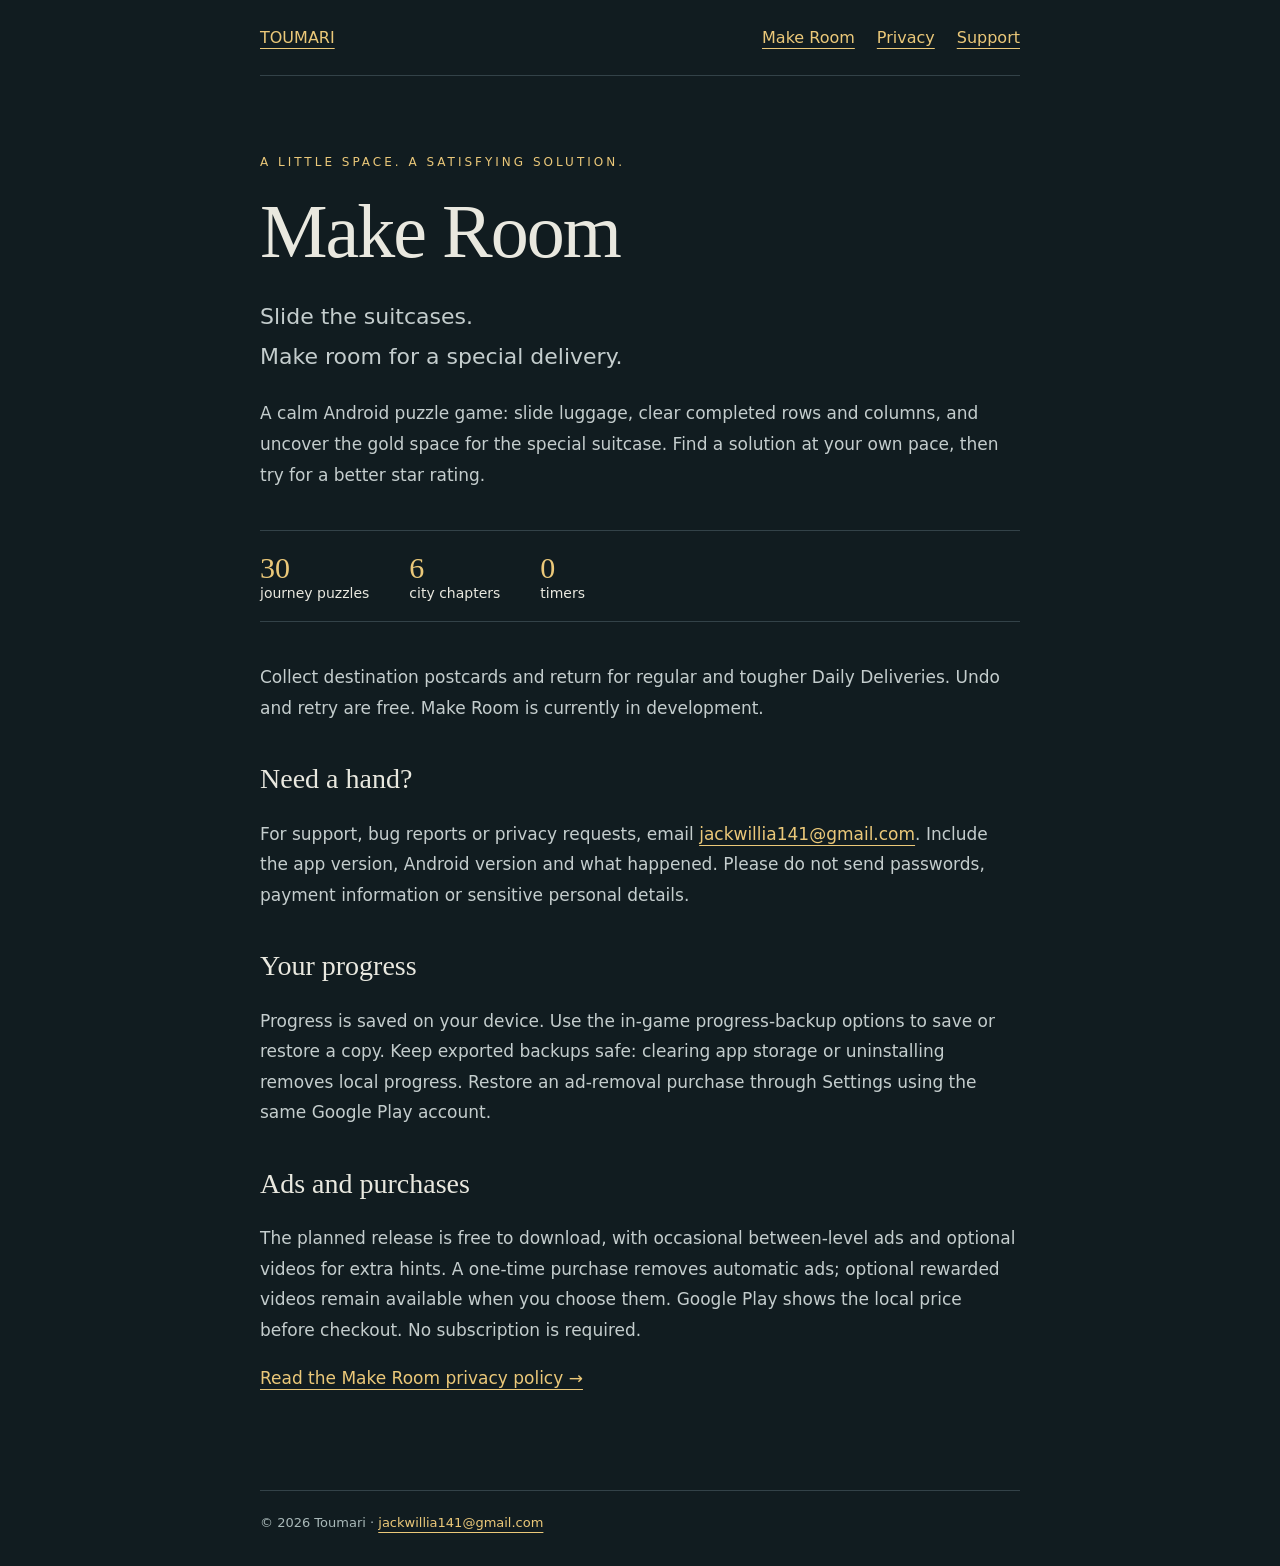
==== make-room/index.html @ a2527922 "Add Make Room support page" ====
<!doctype html><html lang="en-GB"><head><meta charset="utf-8"><meta name="viewport" content="width=device-width,initial-scale=1"><title>Make Room · Toumari</title><meta name="description" content="Make Room, a cosy suitcase puzzle game by Toumari. Support and privacy information."><link rel="stylesheet" href="../style.css"></head><body><header><a href="/">TOUMARI</a><nav aria-label="Main"><a href="./">Make Room</a><a href="privacy.html">Privacy</a><a href="mailto:jackwillia141@gmail.com">Support</a></nav></header><main><p class="eyebrow">A LITTLE SPACE. A SATISFYING SOLUTION.</p><h1>Make Room</h1><p class="lead">Slide the suitcases.<br>Make room for a special delivery.</p><p>A calm Android puzzle game: slide luggage, clear completed rows and columns, and uncover the gold space for the special suitcase. Find a solution at your own pace, then try for a better star rating.</p><div class="facts"><span><strong>30</strong>journey puzzles</span><span><strong>6</strong>city chapters</span><span><strong>0</strong>timers</span></div><p>Collect destination postcards and return for regular and tougher Daily Deliveries. Undo and retry are free. Make Room is currently in development.</p><h2>Need a hand?</h2><p>For support, bug reports or privacy requests, email <a href="mailto:jackwillia141@gmail.com">jackwillia141@gmail.com</a>. Include the app version, Android version and what happened. Please do not send passwords, payment information or sensitive personal details.</p><h2>Your progress</h2><p>Progress is saved on your device. Use the in-game progress-backup options to save or restore a copy. Keep exported backups safe: clearing app storage or uninstalling removes local progress. Restore an ad-removal purchase through Settings using the same Google Play account.</p><h2>Ads and purchases</h2><p>The planned release is free to download, with occasional between-level ads and optional videos for extra hints. A one-time purchase removes automatic ads; optional rewarded videos remain available when you choose them. Google Play shows the local price before checkout. No subscription is required.</p><p><a href="privacy.html">Read the Make Room privacy policy →</a></p></main><footer>© 2026 Toumari · <a href="mailto:jackwillia141@gmail.com">jackwillia141@gmail.com</a></footer></body></html>
---- style.css ----
:root{color-scheme:dark;font-family:system-ui,sans-serif;color:#e9e8df;background:#111c20}*{box-sizing:border-box}body{margin:0}main,header,footer{width:min(760px,calc(100% - 48px));margin:auto}header{display:flex;justify-content:space-between;padding:28px 0;border-bottom:1px solid #334248}a{color:#ebc879;text-underline-offset:5px}nav{display:flex;gap:22px}main{padding:64px 0 80px}h1{font:normal clamp(44px,8vw,76px)/1.1 Georgia,serif;margin:16px 0 24px;letter-spacing:-2px}h2{font:normal 28px Georgia,serif;margin-top:40px}p,li{font-size:17px;line-height:1.8;color:#c4cdcd}.eyebrow{font-size:12px;letter-spacing:3px;color:#ebc879}.lead{font-size:22px;max-width:600px}.mark{width:112px;height:112px;border:1px solid #536062;border-radius:24px;display:grid;place-items:center;background:radial-gradient(circle,#ebc87933,transparent 70%);color:#ebc879;font-size:64px;margin:36px 0}footer{border-top:1px solid #334248;padding:24px 0 36px;font-size:13px;color:#a9b8b8}.facts{display:flex;gap:40px;margin:40px 0;border-block:1px solid #334248;padding:20px 0}.facts strong{display:block;font:normal 30px Georgia,serif;color:#ebc879}.facts span{font-size:14px}a:focus-visible{outline:2px solid #ebc879;outline-offset:5px} @media(max-width:480px){header{display:block}nav{margin-top:20px}.facts{gap:24px}main{padding-top:40px}}
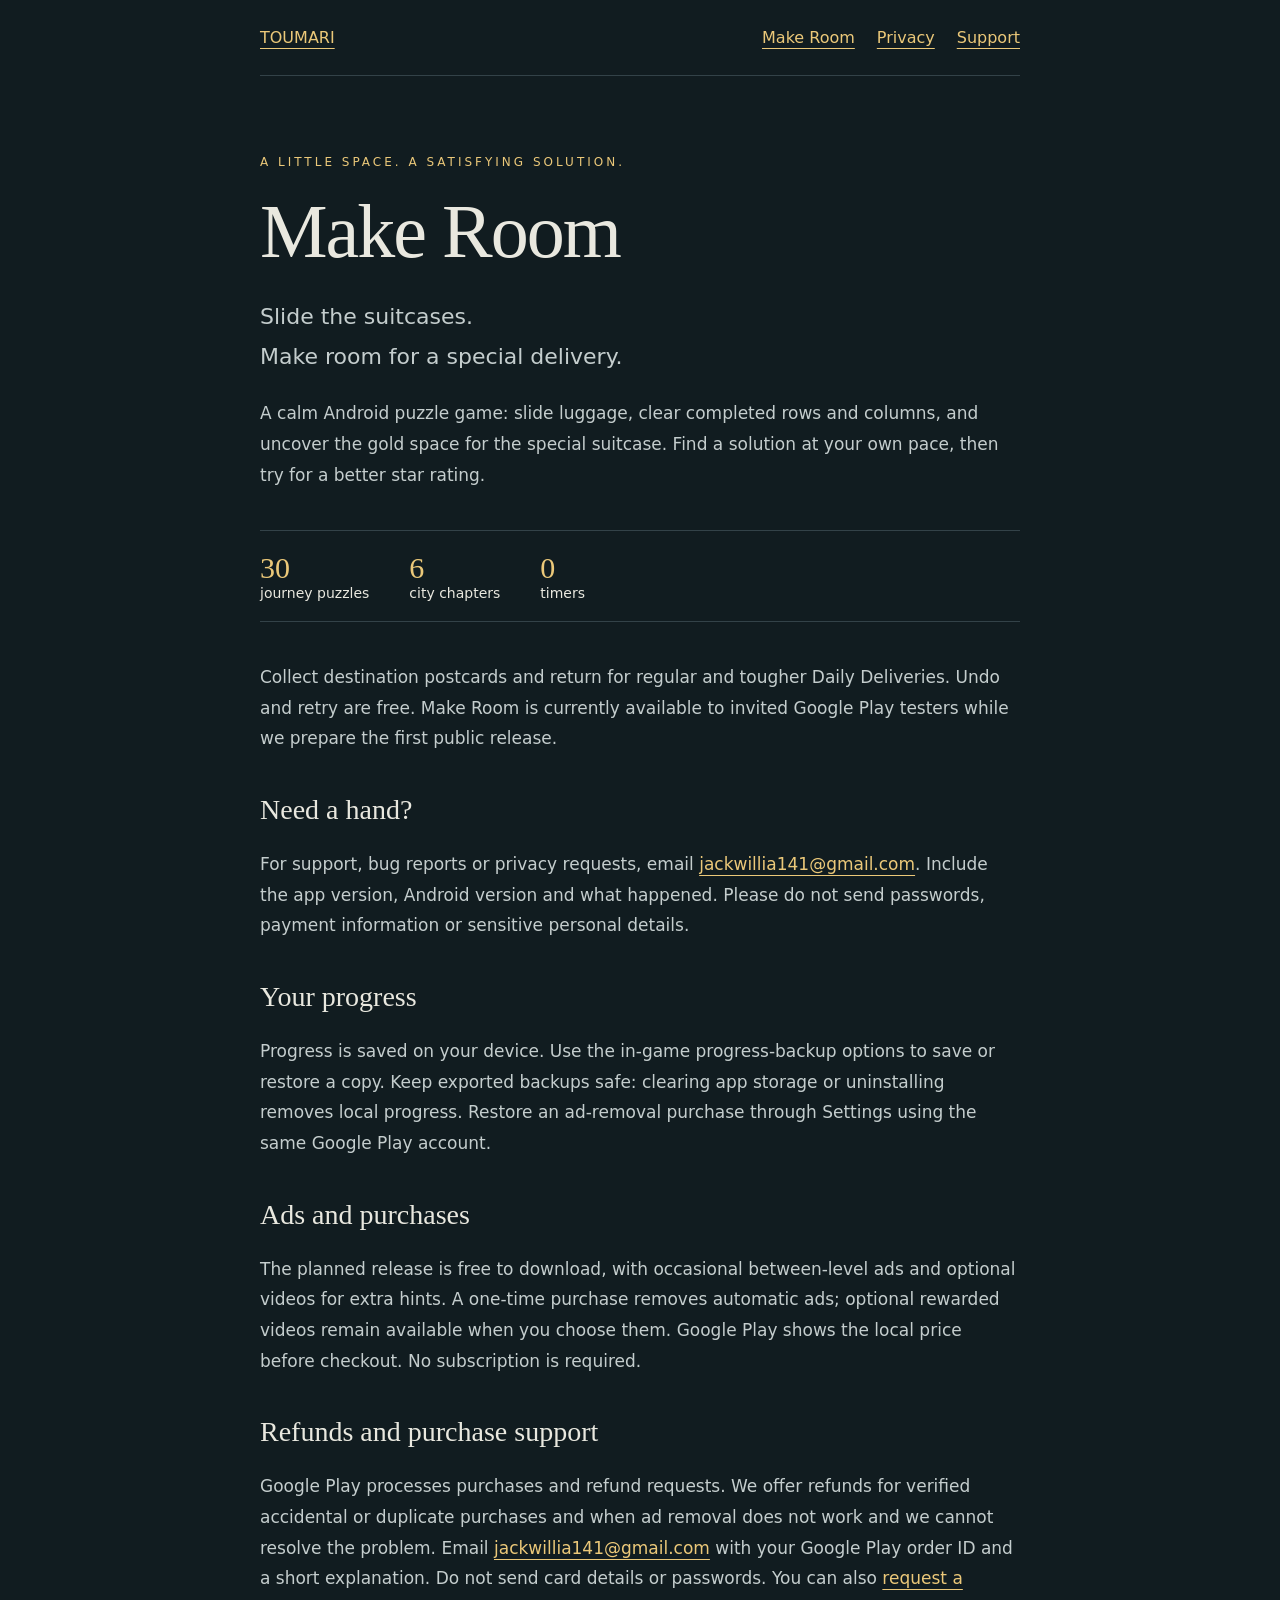
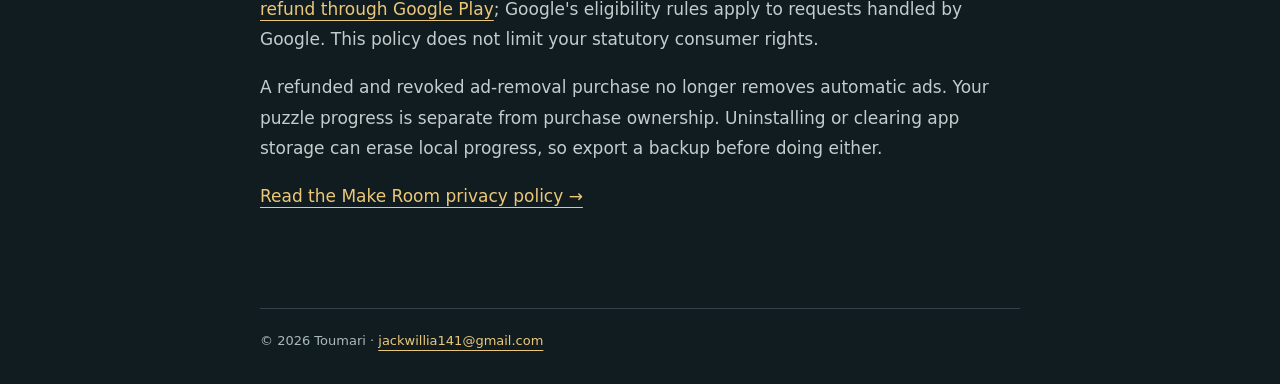
==== commit 42fe5a40: "Add Make Room purchase support and refund policy" ====
--- a/make-room/index.html
+++ b/make-room/index.html
@@ -1 +1 @@
-<!doctype html><html lang="en-GB"><head><meta charset="utf-8"><meta name="viewport" content="width=device-width,initial-scale=1"><title>Make Room · Toumari</title><meta name="description" content="Make Room, a cosy suitcase puzzle game by Toumari. Support and privacy information."><link rel="stylesheet" href="../style.css"></head><body><header><a href="/">TOUMARI</a><nav aria-label="Main"><a href="./">Make Room</a><a href="privacy.html">Privacy</a><a href="mailto:jackwillia141@gmail.com">Support</a></nav></header><main><p class="eyebrow">A LITTLE SPACE. A SATISFYING SOLUTION.</p><h1>Make Room</h1><p class="lead">Slide the suitcases.<br>Make room for a special delivery.</p><p>A calm Android puzzle game: slide luggage, clear completed rows and columns, and uncover the gold space for the special suitcase. Find a solution at your own pace, then try for a better star rating.</p><div class="facts"><span><strong>30</strong>journey puzzles</span><span><strong>6</strong>city chapters</span><span><strong>0</strong>timers</span></div><p>Collect destination postcards and return for regular and tougher Daily Deliveries. Undo and retry are free. Make Room is currently in development.</p><h2>Need a hand?</h2><p>For support, bug reports or privacy requests, email <a href="mailto:jackwillia141@gmail.com">jackwillia141@gmail.com</a>. Include the app version, Android version and what happened. Please do not send passwords, payment information or sensitive personal details.</p><h2>Your progress</h2><p>Progress is saved on your device. Use the in-game progress-backup options to save or restore a copy. Keep exported backups safe: clearing app storage or uninstalling removes local progress. Restore an ad-removal purchase through Settings using the same Google Play account.</p><h2>Ads and purchases</h2><p>The planned release is free to download, with occasional between-level ads and optional videos for extra hints. A one-time purchase removes automatic ads; optional rewarded videos remain available when you choose them. Google Play shows the local price before checkout. No subscription is required.</p><p><a href="privacy.html">Read the Make Room privacy policy →</a></p></main><footer>© 2026 Toumari · <a href="mailto:jackwillia141@gmail.com">jackwillia141@gmail.com</a></footer></body></html>+<!doctype html><html lang="en-GB"><head><meta charset="utf-8"><meta name="viewport" content="width=device-width,initial-scale=1"><title>Make Room · Toumari</title><meta name="description" content="Make Room, a cosy suitcase puzzle game by Toumari. Support and privacy information."><link rel="stylesheet" href="../style.css"></head><body><header><a href="/">TOUMARI</a><nav aria-label="Main"><a href="./">Make Room</a><a href="privacy.html">Privacy</a><a href="mailto:jackwillia141@gmail.com">Support</a></nav></header><main><p class="eyebrow">A LITTLE SPACE. A SATISFYING SOLUTION.</p><h1>Make Room</h1><p class="lead">Slide the suitcases.<br>Make room for a special delivery.</p><p>A calm Android puzzle game: slide luggage, clear completed rows and columns, and uncover the gold space for the special suitcase. Find a solution at your own pace, then try for a better star rating.</p><div class="facts"><span><strong>30</strong>journey puzzles</span><span><strong>6</strong>city chapters</span><span><strong>0</strong>timers</span></div><p>Collect destination postcards and return for regular and tougher Daily Deliveries. Undo and retry are free. Make Room is currently available to invited Google Play testers while we prepare the first public release.</p><h2>Need a hand?</h2><p>For support, bug reports or privacy requests, email <a href="mailto:jackwillia141@gmail.com">jackwillia141@gmail.com</a>. Include the app version, Android version and what happened. Please do not send passwords, payment information or sensitive personal details.</p><h2>Your progress</h2><p>Progress is saved on your device. Use the in-game progress-backup options to save or restore a copy. Keep exported backups safe: clearing app storage or uninstalling removes local progress. Restore an ad-removal purchase through Settings using the same Google Play account.</p><h2>Ads and purchases</h2><p>The planned release is free to download, with occasional between-level ads and optional videos for extra hints. A one-time purchase removes automatic ads; optional rewarded videos remain available when you choose them. Google Play shows the local price before checkout. No subscription is required.</p><h2>Refunds and purchase support</h2><p>Google Play processes purchases and refund requests. We offer refunds for verified accidental or duplicate purchases and when ad removal does not work and we cannot resolve the problem. Email <a href="mailto:jackwillia141@gmail.com">jackwillia141@gmail.com</a> with your Google Play order ID and a short explanation. Do not send card details or passwords. You can also <a href="https://support.google.com/googleplay/answer/15574897?hl=en-GB">request a refund through Google Play</a>; Google's eligibility rules apply to requests handled by Google. This policy does not limit your statutory consumer rights.</p><p>A refunded and revoked ad-removal purchase no longer removes automatic ads. Your puzzle progress is separate from purchase ownership. Uninstalling or clearing app storage can erase local progress, so export a backup before doing either.</p><p><a href="privacy.html">Read the Make Room privacy policy →</a></p></main><footer>© 2026 Toumari · <a href="mailto:jackwillia141@gmail.com">jackwillia141@gmail.com</a></footer></body></html>
